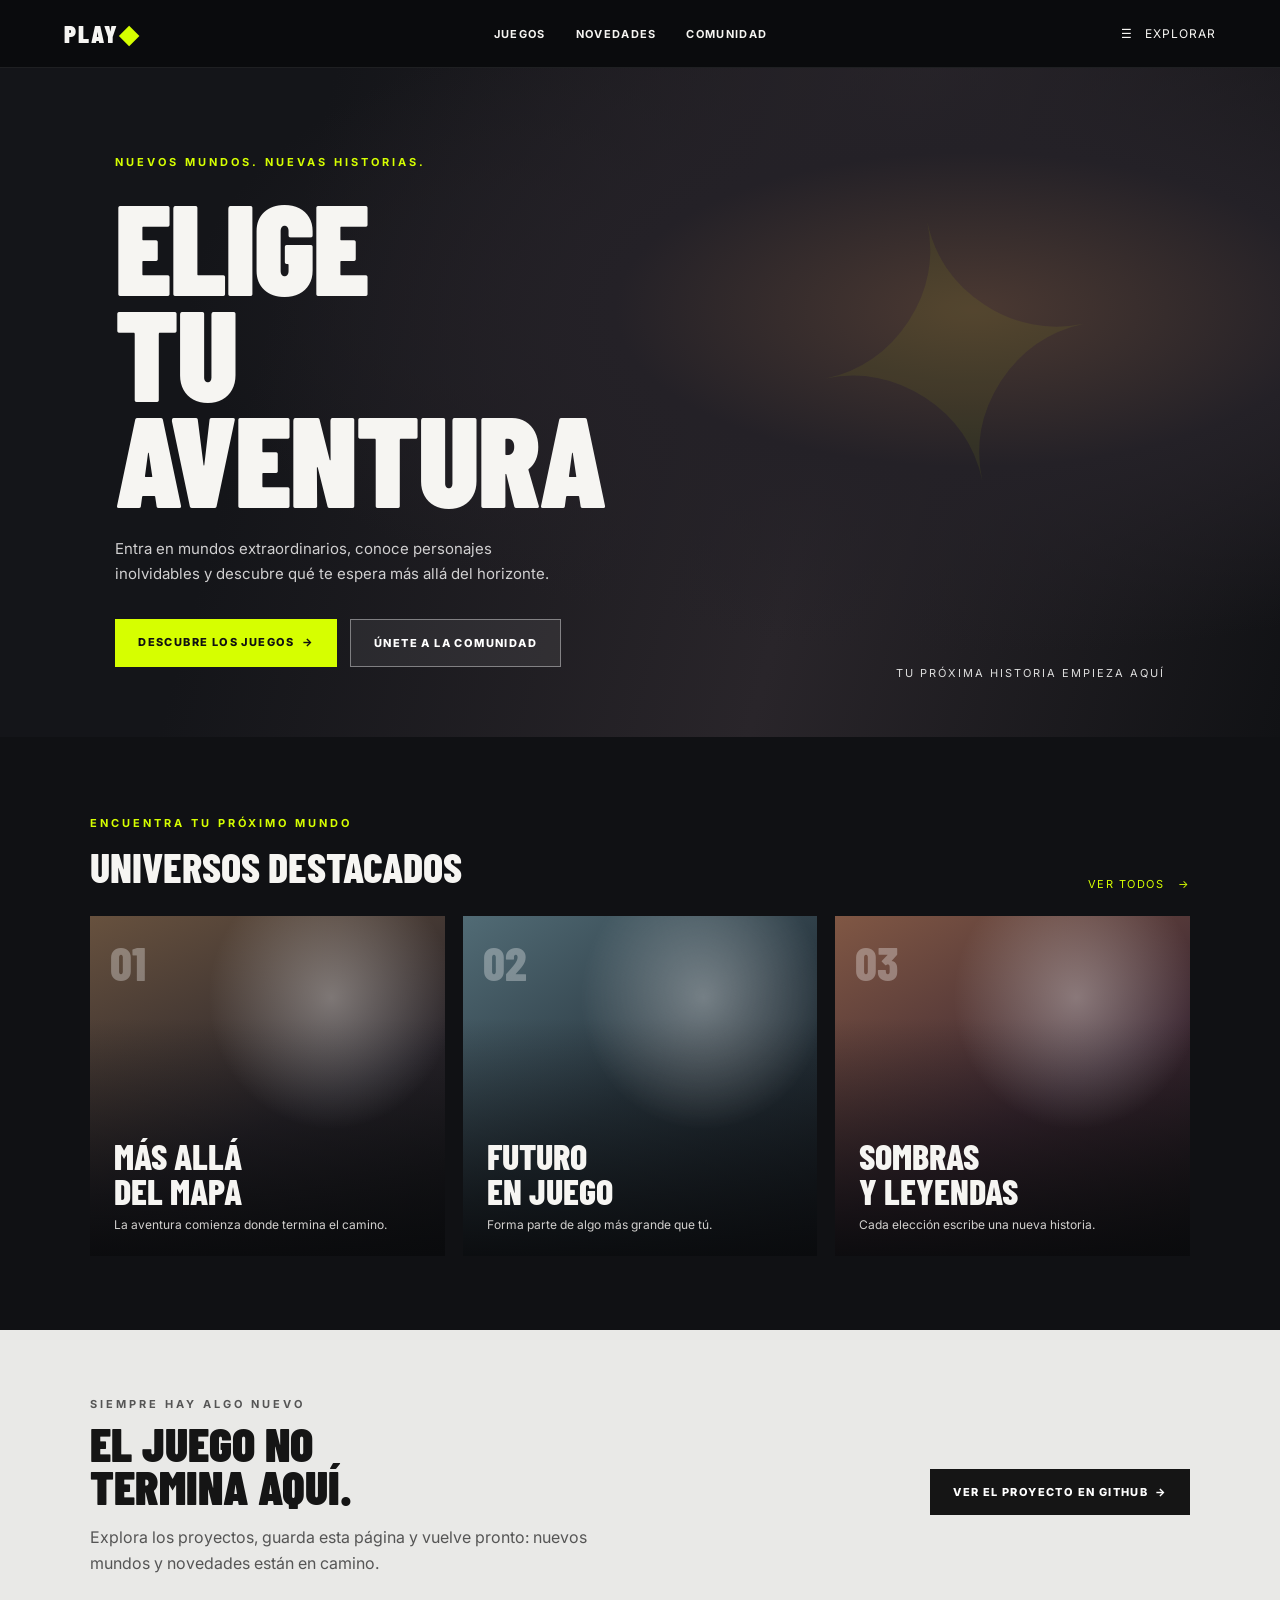
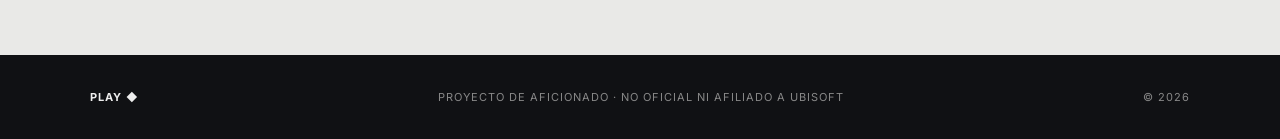
==== index.html @ 326a8f1e "Add Ubisoft-inspired games landing page and Drive files" ====
<!doctype html>
<html lang="es">
<head>
<meta charset="utf-8"><meta name="viewport" content="width=device-width, initial-scale=1"><meta name="theme-color" content="#101114"><title>PLAY — Tu próximo mundo</title>
<style>
@import url('https://fonts.googleapis.com/css2?family=Barlow+Condensed:wght@500;600;700;800;900&family=Inter:wght@400;500;600;700&display=swap');
:root{color-scheme:dark;--bg:#101114;--panel:#191a1e;--muted:#a4a4a8;--white:#f6f5f2;--lime:#d6ff00}*{box-sizing:border-box}body{margin:0;background:var(--bg);color:var(--white);font-family:Inter,Arial,sans-serif}a{color:inherit;text-decoration:none}.top{height:68px;padding:0 5vw;display:flex;align-items:center;justify-content:space-between;background:#0a0b0d;position:absolute;z-index:3;width:100%;border-bottom:1px solid #ffffff16}.brand{font:900 25px 'Barlow Condensed',sans-serif;letter-spacing:2px}.brand i{color:var(--lime);font-style:normal}.nav{display:flex;gap:30px;text-transform:uppercase;letter-spacing:1.3px;font-size:11px;font-weight:700}.right{font-size:12px;letter-spacing:1px}.hero{min-height:690px;padding:150px 9vw 70px;display:flex;align-items:center;position:relative;overflow:hidden;background:radial-gradient(ellipse at 76% 42%,#4b3932 0%,#242127 26%,transparent 57%),linear-gradient(105deg,#141519 24%,#29252a 64%,#111215)}.hero:after{content:'✦';position:absolute;right:14%;top:19%;font-size:350px;color:#d6ff0010;transform:rotate(-12deg)}.hero-copy{position:relative;z-index:1;max-width:620px}.eyebrow{font-size:11px;letter-spacing:3px;color:var(--lime);font-weight:700}.hero h1{font:900 clamp(64px,10vw,132px)/.83 'Barlow Condensed',sans-serif;letter-spacing:-2px;margin:22px 0 25px;text-transform:uppercase}.hero p{color:#d0cfd0;max-width:440px;line-height:1.7;font-size:15px}.actions{display:flex;gap:13px;margin-top:32px;flex-wrap:wrap}.btn{display:inline-flex;padding:16px 23px;background:var(--lime);color:#111;font-size:11px;letter-spacing:1.4px;font-weight:800;text-transform:uppercase}.btn.alt{background:#ffffff12;border:1px solid #ffffff66;color:#fff}.hero-tag{position:absolute;right:9%;bottom:57px;z-index:1;font-size:11px;letter-spacing:2px;color:#ddd}.section{padding:74px 7vw}.section-head{display:flex;align-items:end;justify-content:space-between;margin-bottom:25px}.section h2{font:800 42px 'Barlow Condensed',sans-serif;text-transform:uppercase;margin:10px 0 0}.view{font-size:11px;letter-spacing:1.5px;color:var(--lime);text-transform:uppercase}.cards{display:grid;grid-template-columns:repeat(3,1fr);gap:18px}.card{height:340px;position:relative;overflow:hidden;background:linear-gradient(155deg,#67513e,#28242a 58%,#131417);display:flex;align-items:end;padding:24px;isolation:isolate}.card:nth-child(2){background:linear-gradient(145deg,#516b75,#2a3841 50%,#151a20)}.card:nth-child(3){background:linear-gradient(150deg,#805744,#3d2832 56%,#171518)}.card:before{content:'';position:absolute;inset:0;background:radial-gradient(ellipse at 68% 24%,#ffffff55,transparent 36%),linear-gradient(0deg,#090a0ce8,transparent 70%);z-index:-1}.card .num{position:absolute;top:17px;left:20px;font:800 48px 'Barlow Condensed';color:#ffffff50}.card h3{font:800 36px/.95 'Barlow Condensed';text-transform:uppercase;margin:0 0 9px}.card p{font-size:12px;color:#d2d0ce;margin:0}.news{background:#e9e9e7;color:#151515;padding:62px 7vw;display:flex;align-items:center;justify-content:space-between;gap:30px}.news h2{font:900 48px/.9 'Barlow Condensed';margin:10px 0;text-transform:uppercase}.news p{max-width:530px;color:#555;line-height:1.65}.news .btn{background:#151515;color:white}.foot{padding:35px 7vw;color:#888;font-size:11px;display:flex;justify-content:space-between;letter-spacing:1px}.foot strong{color:#eee}@media(max-width:700px){.nav{display:none}.top{height:60px}.hero{min-height:640px;padding:130px 7vw 70px}.hero-tag{right:7%;bottom:25px}.cards{grid-template-columns:1fr}.card{height:270px}.section{padding:55px 7vw}.news{display:block}.news .btn{margin-top:15px}.foot{gap:18px;flex-direction:column}}
</style></head><body>
<header class="top"><a class="brand" href="#">PLAY<i>◆</i></a><nav class="nav"><a href="#universos">Juegos</a><a href="#universos">Novedades</a><a href="#comunidad">Comunidad</a></nav><a class="right" href="https://github.com/neevets/things-to-do">☰ &nbsp; EXPLORAR</a></header>
<main><section class="hero"><div class="hero-copy"><span class="eyebrow">NUEVOS MUNDOS. NUEVAS HISTORIAS.</span><h1>ELIGE<br>TU<br>AVENTURA</h1><p>Entra en mundos extraordinarios, conoce personajes inolvidables y descubre qué te espera más allá del horizonte.</p><div class="actions"><a class="btn" href="#universos">DESCUBRE LOS JUEGOS&nbsp; →</a><a class="btn alt" href="#comunidad">ÚNETE A LA COMUNIDAD</a></div></div><span class="hero-tag">TU PRÓXIMA HISTORIA EMPIEZA AQUÍ</span></section>
<section class="section" id="universos"><div class="section-head"><div><span class="eyebrow">ENCUENTRA TU PRÓXIMO MUNDO</span><h2>Universos destacados</h2></div><a class="view" href="#comunidad">Ver todos &nbsp; →</a></div><div class="cards"><a class="card" href="#comunidad"><span class="num">01</span><div><h3>Más allá<br>del mapa</h3><p>La aventura comienza donde termina el camino.</p></div></a><a class="card" href="#comunidad"><span class="num">02</span><div><h3>Futuro<br>en juego</h3><p>Forma parte de algo más grande que tú.</p></div></a><a class="card" href="#comunidad"><span class="num">03</span><div><h3>Sombras<br>y leyendas</h3><p>Cada elección escribe una nueva historia.</p></div></a></div></section>
<section class="news" id="comunidad"><div><span class="eyebrow" style="color:#555">SIEMPRE HAY ALGO NUEVO</span><h2>El juego no<br>termina aquí.</h2><p>Explora los proyectos, guarda esta página y vuelve pronto: nuevos mundos y novedades están en camino.</p></div><a class="btn" href="https://github.com/neevets/things-to-do">VER EL PROYECTO EN GITHUB&nbsp; →</a></section></main>
<footer class="foot"><strong>PLAY ◆</strong><span>PROYECTO DE AFICIONADO · NO OFICIAL NI AFILIADO A UBISOFT</span><span>© 2026</span></footer></body></html>
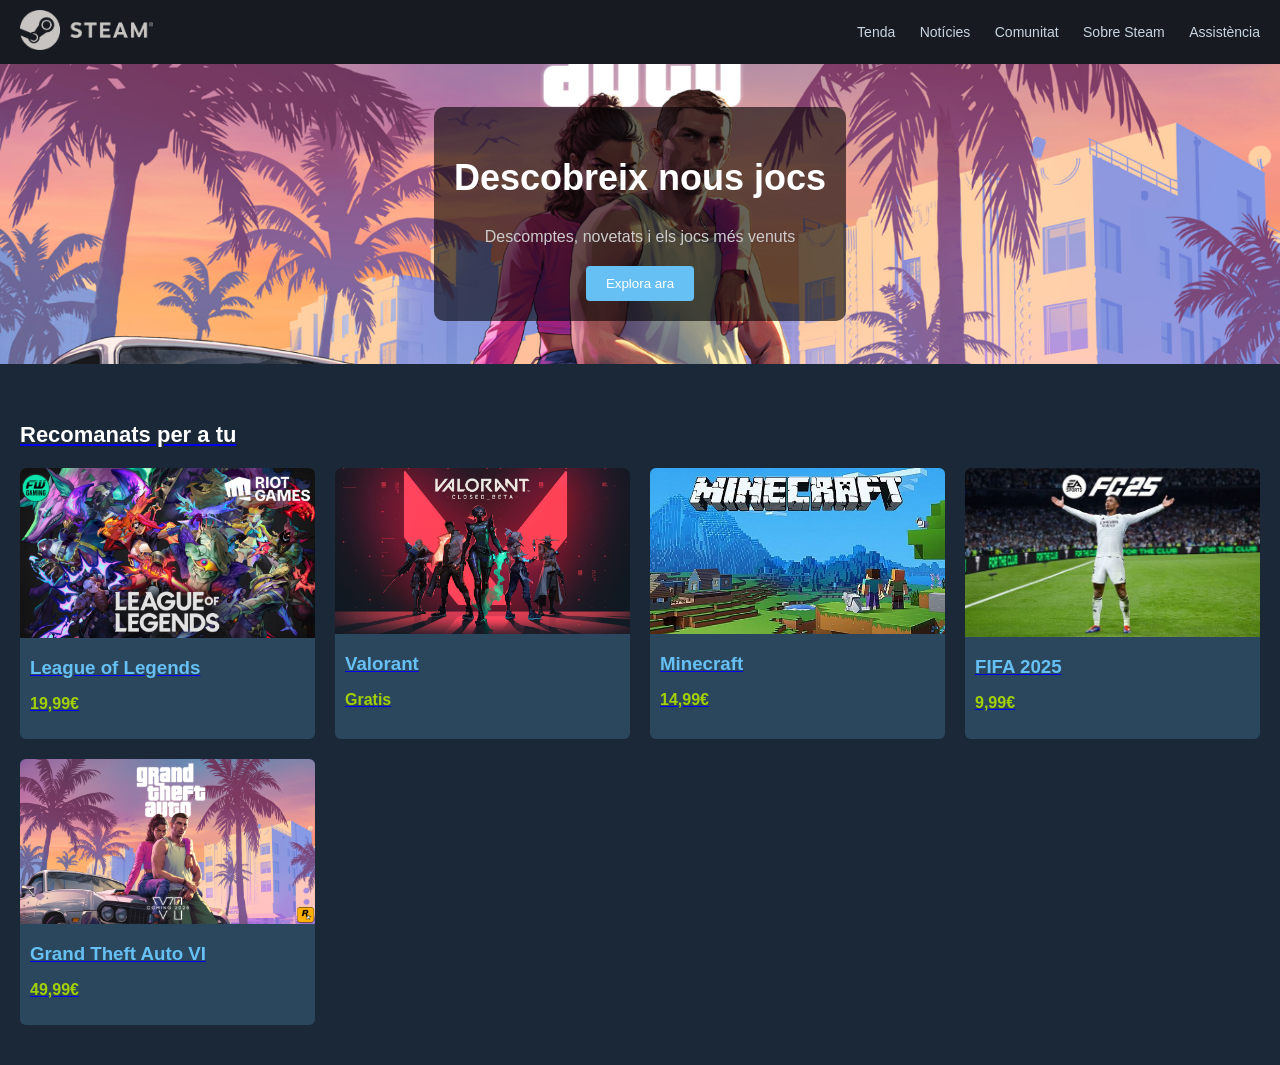
==== commit 381b090e: "Add files via upload" ====
--- a/index.html
+++ b/index.html
@@ -1,13 +1,74 @@
-<!doctype html>
-<html lang="es">
+<!DOCTYPE html>
+<html lang="ca">
 <head>
-<meta charset="utf-8"><meta name="viewport" content="width=device-width, initial-scale=1"><meta name="theme-color" content="#101114"><title>PLAY — Tu próximo mundo</title>
-<style>
-@import url('https://fonts.googleapis.com/css2?family=Barlow+Condensed:wght@500;600;700;800;900&family=Inter:wght@400;500;600;700&display=swap');
-:root{color-scheme:dark;--bg:#101114;--panel:#191a1e;--muted:#a4a4a8;--white:#f6f5f2;--lime:#d6ff00}*{box-sizing:border-box}body{margin:0;background:var(--bg);color:var(--white);font-family:Inter,Arial,sans-serif}a{color:inherit;text-decoration:none}.top{height:68px;padding:0 5vw;display:flex;align-items:center;justify-content:space-between;background:#0a0b0d;position:absolute;z-index:3;width:100%;border-bottom:1px solid #ffffff16}.brand{font:900 25px 'Barlow Condensed',sans-serif;letter-spacing:2px}.brand i{color:var(--lime);font-style:normal}.nav{display:flex;gap:30px;text-transform:uppercase;letter-spacing:1.3px;font-size:11px;font-weight:700}.right{font-size:12px;letter-spacing:1px}.hero{min-height:690px;padding:150px 9vw 70px;display:flex;align-items:center;position:relative;overflow:hidden;background:radial-gradient(ellipse at 76% 42%,#4b3932 0%,#242127 26%,transparent 57%),linear-gradient(105deg,#141519 24%,#29252a 64%,#111215)}.hero:after{content:'✦';position:absolute;right:14%;top:19%;font-size:350px;color:#d6ff0010;transform:rotate(-12deg)}.hero-copy{position:relative;z-index:1;max-width:620px}.eyebrow{font-size:11px;letter-spacing:3px;color:var(--lime);font-weight:700}.hero h1{font:900 clamp(64px,10vw,132px)/.83 'Barlow Condensed',sans-serif;letter-spacing:-2px;margin:22px 0 25px;text-transform:uppercase}.hero p{color:#d0cfd0;max-width:440px;line-height:1.7;font-size:15px}.actions{display:flex;gap:13px;margin-top:32px;flex-wrap:wrap}.btn{display:inline-flex;padding:16px 23px;background:var(--lime);color:#111;font-size:11px;letter-spacing:1.4px;font-weight:800;text-transform:uppercase}.btn.alt{background:#ffffff12;border:1px solid #ffffff66;color:#fff}.hero-tag{position:absolute;right:9%;bottom:57px;z-index:1;font-size:11px;letter-spacing:2px;color:#ddd}.section{padding:74px 7vw}.section-head{display:flex;align-items:end;justify-content:space-between;margin-bottom:25px}.section h2{font:800 42px 'Barlow Condensed',sans-serif;text-transform:uppercase;margin:10px 0 0}.view{font-size:11px;letter-spacing:1.5px;color:var(--lime);text-transform:uppercase}.cards{display:grid;grid-template-columns:repeat(3,1fr);gap:18px}.card{height:340px;position:relative;overflow:hidden;background:linear-gradient(155deg,#67513e,#28242a 58%,#131417);display:flex;align-items:end;padding:24px;isolation:isolate}.card:nth-child(2){background:linear-gradient(145deg,#516b75,#2a3841 50%,#151a20)}.card:nth-child(3){background:linear-gradient(150deg,#805744,#3d2832 56%,#171518)}.card:before{content:'';position:absolute;inset:0;background:radial-gradient(ellipse at 68% 24%,#ffffff55,transparent 36%),linear-gradient(0deg,#090a0ce8,transparent 70%);z-index:-1}.card .num{position:absolute;top:17px;left:20px;font:800 48px 'Barlow Condensed';color:#ffffff50}.card h3{font:800 36px/.95 'Barlow Condensed';text-transform:uppercase;margin:0 0 9px}.card p{font-size:12px;color:#d2d0ce;margin:0}.news{background:#e9e9e7;color:#151515;padding:62px 7vw;display:flex;align-items:center;justify-content:space-between;gap:30px}.news h2{font:900 48px/.9 'Barlow Condensed';margin:10px 0;text-transform:uppercase}.news p{max-width:530px;color:#555;line-height:1.65}.news .btn{background:#151515;color:white}.foot{padding:35px 7vw;color:#888;font-size:11px;display:flex;justify-content:space-between;letter-spacing:1px}.foot strong{color:#eee}@media(max-width:700px){.nav{display:none}.top{height:60px}.hero{min-height:640px;padding:130px 7vw 70px}.hero-tag{right:7%;bottom:25px}.cards{grid-template-columns:1fr}.card{height:270px}.section{padding:55px 7vw}.news{display:block}.news .btn{margin-top:15px}.foot{gap:18px;flex-direction:column}}
-</style></head><body>
-<header class="top"><a class="brand" href="#">PLAY<i>◆</i></a><nav class="nav"><a href="#universos">Juegos</a><a href="#universos">Novedades</a><a href="#comunidad">Comunidad</a></nav><a class="right" href="https://github.com/neevets/things-to-do">☰ &nbsp; EXPLORAR</a></header>
-<main><section class="hero"><div class="hero-copy"><span class="eyebrow">NUEVOS MUNDOS. NUEVAS HISTORIAS.</span><h1>ELIGE<br>TU<br>AVENTURA</h1><p>Entra en mundos extraordinarios, conoce personajes inolvidables y descubre qué te espera más allá del horizonte.</p><div class="actions"><a class="btn" href="#universos">DESCUBRE LOS JUEGOS&nbsp; →</a><a class="btn alt" href="#comunidad">ÚNETE A LA COMUNIDAD</a></div></div><span class="hero-tag">TU PRÓXIMA HISTORIA EMPIEZA AQUÍ</span></section>
-<section class="section" id="universos"><div class="section-head"><div><span class="eyebrow">ENCUENTRA TU PRÓXIMO MUNDO</span><h2>Universos destacados</h2></div><a class="view" href="#comunidad">Ver todos &nbsp; →</a></div><div class="cards"><a class="card" href="#comunidad"><span class="num">01</span><div><h3>Más allá<br>del mapa</h3><p>La aventura comienza donde termina el camino.</p></div></a><a class="card" href="#comunidad"><span class="num">02</span><div><h3>Futuro<br>en juego</h3><p>Forma parte de algo más grande que tú.</p></div></a><a class="card" href="#comunidad"><span class="num">03</span><div><h3>Sombras<br>y leyendas</h3><p>Cada elección escribe una nueva historia.</p></div></a></div></section>
-<section class="news" id="comunidad"><div><span class="eyebrow" style="color:#555">SIEMPRE HAY ALGO NUEVO</span><h2>El juego no<br>termina aquí.</h2><p>Explora los proyectos, guarda esta página y vuelve pronto: nuevos mundos y novedades están en camino.</p></div><a class="btn" href="https://github.com/neevets/things-to-do">VER EL PROYECTO EN GITHUB&nbsp; →</a></section></main>
-<footer class="foot"><strong>PLAY ◆</strong><span>PROYECTO DE AFICIONADO · NO OFICIAL NI AFILIADO A UBISOFT</span><span>© 2026</span></footer></body></html>+    <meta charset="UTF-8">
+    <meta name="viewport" content="width=device-width, initial-scale=1.0">
+    <title>LabSteam</title>
+    <link rel="stylesheet" href="style.css">
+</head>
+<body>
+    <header>
+        <div class="topbar">
+            <div class="logo">
+                <img src="./steam-logo.png" alt="Logo Steam">
+            </div>
+            <nav>
+                <a href="#">Tenda</a>
+                <a href="#">Notícies</a>
+                <a href="#">Comunitat</a>
+                <a href="#">Sobre Steam</a>
+                <a href="#">Assistència</a>
+            </nav>
+        </div>
+    </header>
+
+    <section class="hero">
+        <div class="hero-content">
+            <h1>Descobreix nous jocs</h1>
+            <p>Descomptes, novetats i els jocs més venuts</p>
+            <a href="https://drive.google.com/drive/folders/1tjQC-mPEPIgEPXU16eBvWJeeiDumV-X0?usp=sharing"><button>Explora ara</button>
+        </div>
+    </section>
+
+    <main>
+        <h2 class="section-title">Recomanats per a tu</h2>
+        <div class="card-grid">
+            <div class="card">
+                <img src="./lol.jpg" alt="Joc 1">
+                <div class="card-info">
+                    <h3>League of Legends</h3>
+                    <p class="price">19,99€</p>
+                </div>
+            </div>
+            <div class="card">
+                <img src="./valorant.jpg" alt="Joc 2">
+                <div class="card-info">
+                    <h3>Valorant</h3>
+                    <p class="price">Gratis</p>
+                </div>
+            </div>
+            <div class="card">
+                <img src="./minecraft.jpg" alt="Joc 3">
+                <div class="card-info">
+                    <h3>Minecraft</h3>
+                    <p class="price">14,99€</p>
+                </div>
+            </div>
+            <div class="card">
+                <img src="./fifa.jpg" alt="Joc 4">
+                <div class="card-info">
+                    <h3>FIFA 2025</h3>
+                    <p class="price">9,99€</p>
+                </div>
+            </div>
+            <div class="card">
+                <img src="./gta.jpg" alt="Joc 4">
+                <div class="card-info">
+                    <h3>Grand Theft Auto VI</h3>
+                    <p class="price">49,99€</p>
+                </div>
+            </div>
+        </div>
+    </main>
+</body>
+</html>
--- a/style.css
+++ b/style.css
@@ -0,0 +1,116 @@
+body {
+    margin: 0;
+    background-color: #1b2838;
+    font-family: 'Segoe UI', Tahoma, Geneva, Verdana, sans-serif;
+    color: #c7d5e0;
+}
+
+header {
+    background-color: #171a21;
+    padding: 10px 20px;
+}
+
+.topbar {
+    display: flex;
+    align-items: center;
+    justify-content: space-between;
+}
+
+.logo img {
+    height: 40px;
+    width: auto;
+}
+
+nav a {
+    color: #c7d5e0;
+    margin-left: 20px;
+    text-decoration: none;
+    font-size: 14px;
+}
+
+nav a:hover {
+    color: #66c0f4;
+}
+
+.hero {
+    background-image: url('./gta.jpg');
+    background-size: cover;
+    background-position: center;
+    height: 300px;
+    display: flex;
+    align-items: center;
+    justify-content: center;
+}
+
+.hero-content {
+    background-color: rgba(0, 0, 0, 0.6);
+    padding: 20px;
+    border-radius: 10px;
+    text-align: center;
+    max-width: 600px;
+}
+
+.hero h1 {
+    color: #fff;
+    font-size: 36px;
+}
+
+.hero p {
+    color: #ccc;
+    margin: 10px 0 20px;
+}
+
+.hero button {
+    background-color: #66c0f4;
+    color: #fff;
+    padding: 10px 20px;
+    border: none;
+    border-radius: 4px;
+    cursor: pointer;
+}
+
+main {
+    padding: 40px 20px;
+}
+
+.section-title {
+    color: #fff;
+    font-size: 22px;
+    margin-bottom: 20px;
+}
+
+.card-grid {
+    display: grid;
+    grid-template-columns: repeat(auto-fill, minmax(250px, 1fr));
+    gap: 20px;
+}
+
+.card {
+    background-color: #2a475e;
+    border-radius: 6px;
+    overflow: hidden;
+    transition: transform 0.3s;
+}
+
+.card:hover {
+    transform: scale(1.03);
+}
+
+.card img {
+    width: 100%;
+    height: auto;
+}
+
+.card-info {
+    padding: 10px;
+}
+
+.card-info h3 {
+    margin: 5px 0;
+    color: #66c0f4;
+}
+
+.price {
+    color: #a4d007;
+    font-weight: bold;
+}
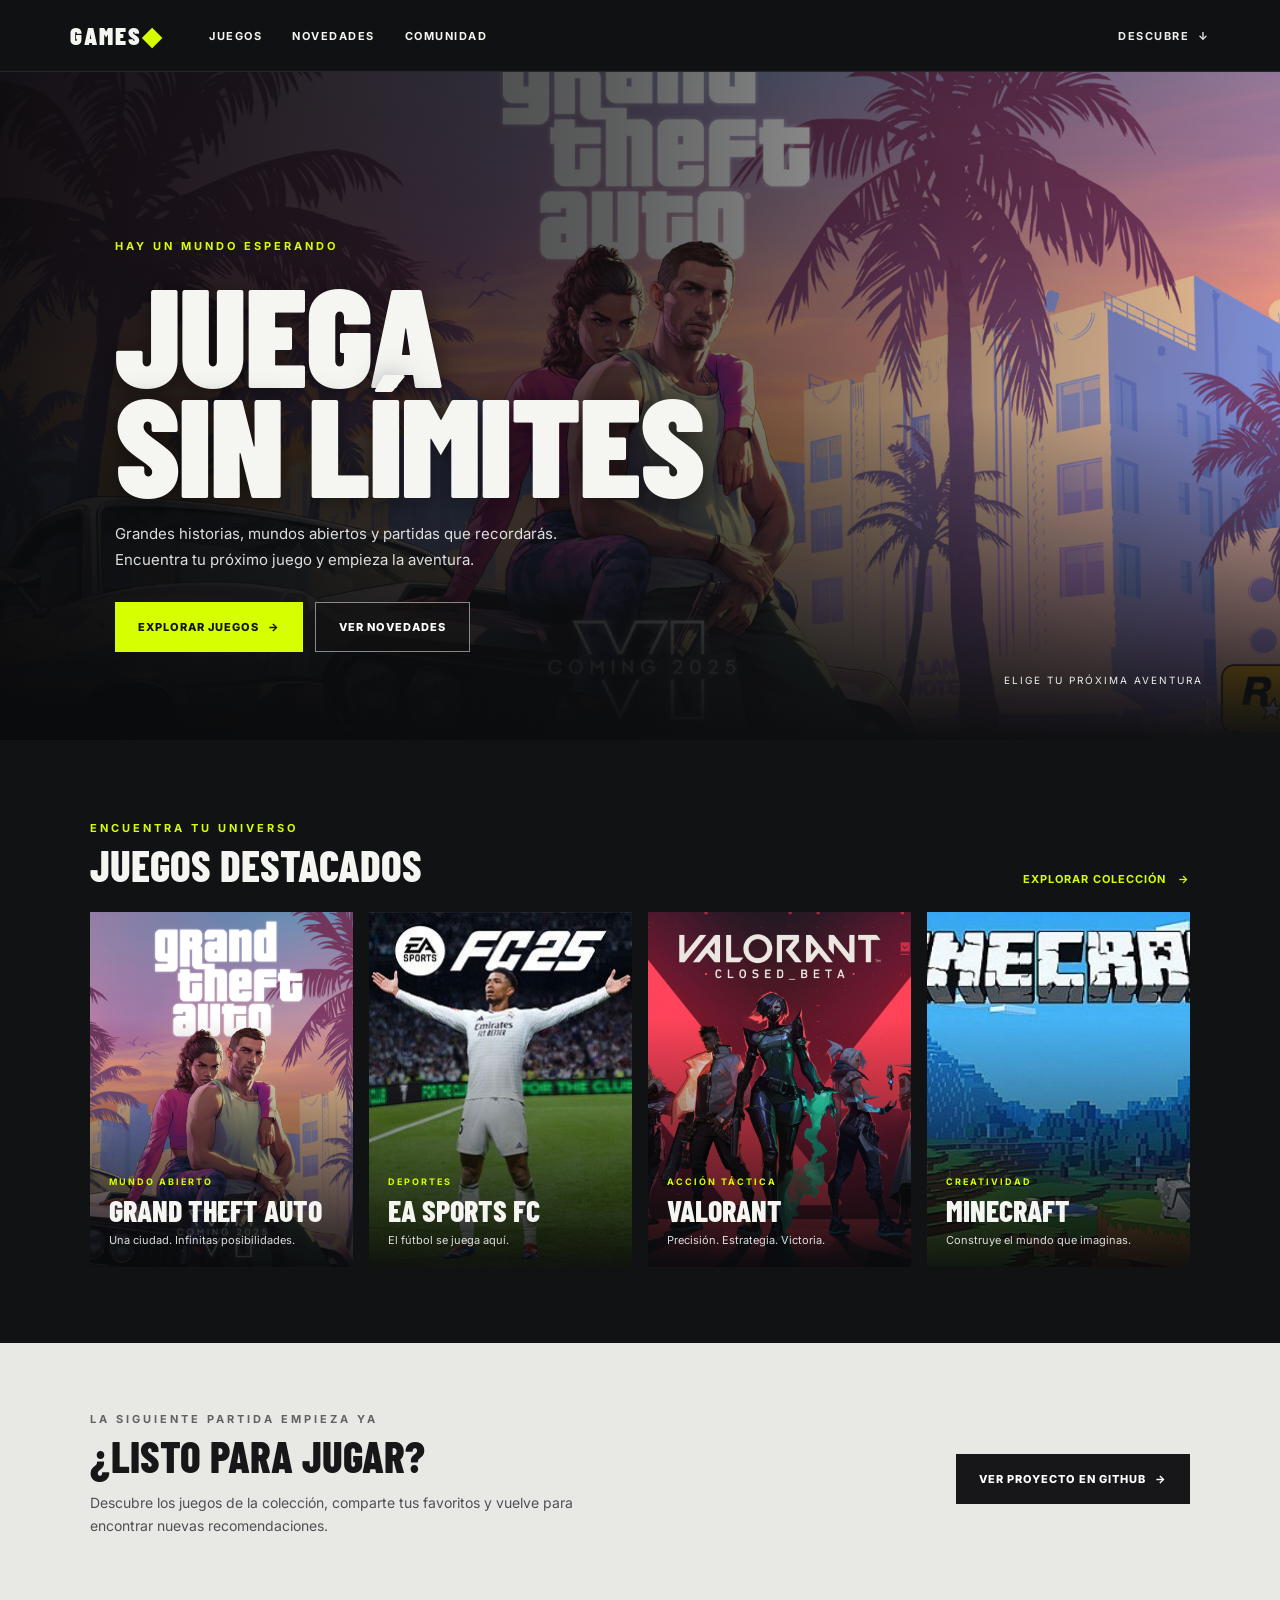
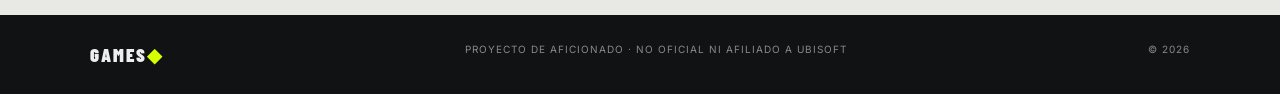
==== commit 5cc174ca: "Redesign games landing page" ====
--- a/index.html
+++ b/index.html
@@ -1,74 +1,14 @@
-<!DOCTYPE html>
-<html lang="ca">
+<!doctype html>
+<html lang="es">
 <head>
-    <meta charset="UTF-8">
-    <meta name="viewport" content="width=device-width, initial-scale=1.0">
-    <title>LabSteam</title>
-    <link rel="stylesheet" href="style.css">
-</head>
-<body>
-    <header>
-        <div class="topbar">
-            <div class="logo">
-                <img src="./steam-logo.png" alt="Logo Steam">
-            </div>
-            <nav>
-                <a href="#">Tenda</a>
-                <a href="#">Notícies</a>
-                <a href="#">Comunitat</a>
-                <a href="#">Sobre Steam</a>
-                <a href="#">Assistència</a>
-            </nav>
-        </div>
-    </header>
-
-    <section class="hero">
-        <div class="hero-content">
-            <h1>Descobreix nous jocs</h1>
-            <p>Descomptes, novetats i els jocs més venuts</p>
-            <a href="https://drive.google.com/drive/folders/1tjQC-mPEPIgEPXU16eBvWJeeiDumV-X0?usp=sharing"><button>Explora ara</button>
-        </div>
-    </section>
-
-    <main>
-        <h2 class="section-title">Recomanats per a tu</h2>
-        <div class="card-grid">
-            <div class="card">
-                <img src="./lol.jpg" alt="Joc 1">
-                <div class="card-info">
-                    <h3>League of Legends</h3>
-                    <p class="price">19,99€</p>
-                </div>
-            </div>
-            <div class="card">
-                <img src="./valorant.jpg" alt="Joc 2">
-                <div class="card-info">
-                    <h3>Valorant</h3>
-                    <p class="price">Gratis</p>
-                </div>
-            </div>
-            <div class="card">
-                <img src="./minecraft.jpg" alt="Joc 3">
-                <div class="card-info">
-                    <h3>Minecraft</h3>
-                    <p class="price">14,99€</p>
-                </div>
-            </div>
-            <div class="card">
-                <img src="./fifa.jpg" alt="Joc 4">
-                <div class="card-info">
-                    <h3>FIFA 2025</h3>
-                    <p class="price">9,99€</p>
-                </div>
-            </div>
-            <div class="card">
-                <img src="./gta.jpg" alt="Joc 4">
-                <div class="card-info">
-                    <h3>Grand Theft Auto VI</h3>
-                    <p class="price">49,99€</p>
-                </div>
-            </div>
-        </div>
-    </main>
-</body>
-</html>
+<meta charset="utf-8"><meta name="viewport" content="width=device-width, initial-scale=1"><meta name="theme-color" content="#111"><title>GAMES — Descubre tu próximo mundo</title>
+<style>
+@import url('https://fonts.googleapis.com/css2?family=Barlow+Condensed:wght@500;600;700;800;900&family=Inter:wght@400;500;600;700&display=swap');
+:root{--bg:#111214;--panel:#1b1c1f;--text:#f5f5f2;--muted:#a9a9ac;--accent:#d6ff00}*{box-sizing:border-box}html{scroll-behavior:smooth}body{margin:0;background:var(--bg);color:var(--text);font-family:Inter,Arial,sans-serif}a{color:inherit;text-decoration:none}.nav{height:72px;padding:0 5.5vw;display:flex;align-items:center;gap:46px;background:#101113;position:absolute;inset:0 0 auto;z-index:5;border-bottom:1px solid #ffffff16}.logo{font:900 25px 'Barlow Condensed',sans-serif;letter-spacing:2px}.logo span{color:var(--accent)}.links{display:flex;gap:30px}.links a,.nav-right{font-size:11px;font-weight:700;letter-spacing:1.5px;text-transform:uppercase}.nav-right{margin-left:auto;color:#eee}.hero{min-height:740px;position:relative;display:flex;align-items:end;padding:150px 9vw 88px;overflow:hidden;background:#26272a url('gta.jpg') center 35%/cover no-repeat}.hero:before{content:'';position:absolute;inset:0;background:linear-gradient(90deg,#090a0bee 0%,#090a0ba8 48%,#090a0b15 100%),linear-gradient(0deg,#111214 0%,transparent 45%)}.hero-content{position:relative;max-width:650px}.eyebrow{color:var(--accent);font-size:11px;font-weight:700;letter-spacing:3px;text-transform:uppercase}.hero h1{font:900 clamp(70px,11vw,142px)/.78 'Barlow Condensed',Impact,sans-serif;letter-spacing:-2px;margin:23px 0 24px;text-transform:uppercase;text-shadow:0 4px 28px #0008}.hero p{max-width:470px;color:#dedede;font-size:15px;line-height:1.7}.buttons{display:flex;gap:12px;flex-wrap:wrap;margin-top:30px}.button{min-height:50px;padding:0 23px;display:inline-flex;align-items:center;justify-content:center;background:var(--accent);color:#131313;font-size:11px;font-weight:800;letter-spacing:1px;text-transform:uppercase}.button.ghost{background:#1119;color:#fff;border:1px solid #ffffff80}.hero-note{position:absolute;right:6vw;bottom:54px;color:#eee;font-size:10px;letter-spacing:2px}.section{padding:76px 7vw}.heading{display:flex;align-items:end;justify-content:space-between;margin-bottom:26px}.heading h2,.news h2{font:800 43px/.95 'Barlow Condensed',Impact,sans-serif;text-transform:uppercase;margin:9px 0 0}.all{font-size:11px;color:var(--accent);font-weight:700;letter-spacing:1px;text-transform:uppercase}.grid{display:grid;grid-template-columns:repeat(4,1fr);gap:16px}.game{height:355px;position:relative;overflow:hidden;background:#25262a}.game img{width:100%;height:100%;object-fit:cover;transition:transform .45s}.game:hover img{transform:scale(1.06)}.game:after{content:'';position:absolute;inset:30% 0 0;background:linear-gradient(transparent,#08090bea)}.game-copy{position:absolute;z-index:1;left:19px;right:15px;bottom:20px}.game-copy small{color:var(--accent);font-size:9px;font-weight:700;letter-spacing:2px;text-transform:uppercase}.game-copy h3{font:800 30px/.92 'Barlow Condensed';text-transform:uppercase;margin:8px 0}.game-copy p{font-size:11px;color:#ddd;margin:0}.news{background:#e8e8e5;color:#171719;padding:64px 7vw;display:flex;justify-content:space-between;align-items:center;gap:30px}.news .eyebrow{color:#626262}.news p{max-width:510px;color:#505054;font-size:14px;line-height:1.65}.news .button{background:#171719;color:white}.foot{padding:28px 7vw;display:flex;justify-content:space-between;gap:20px;color:#89898c;font-size:10px;letter-spacing:1px}.foot strong{color:#eee;font:900 19px 'Barlow Condensed';letter-spacing:2px}.foot strong span{color:var(--accent)}
+@media(max-width:800px){.nav{height:62px;padding:0 6vw;gap:20px}.links{gap:14px}.links a,.nav-right{font-size:9px}.hero{min-height:680px;padding:130px 7vw 80px;background-position:58% center}.grid{grid-template-columns:repeat(2,1fr)}.game{height:300px}.news{align-items:flex-start;flex-direction:column}.hero-note{right:7vw;bottom:28px}}@media(max-width:520px){.links{display:none}.hero h1{font-size:84px}.section{padding:55px 6vw}.heading h2,.news h2{font-size:36px}.grid{gap:10px}.game{height:240px}.game-copy{left:12px;bottom:13px}.game-copy h3{font-size:25px}.game-copy p{font-size:10px}.foot{flex-direction:column}}
+</style></head>
+<body><header class="nav"><a class="logo" href="#top">GAMES<span>◆</span></a><nav class="links"><a href="#juegos">Juegos</a><a href="#novedades">Novedades</a><a href="#footer">Comunidad</a></nav><a class="nav-right" href="#juegos">Descubre&nbsp; ↓</a></header>
+<main id="top"><section class="hero"><div class="hero-content"><span class="eyebrow">HAY UN MUNDO ESPERANDO</span><h1>JUEGA<br>SIN LÍMITES</h1><p>Grandes historias, mundos abiertos y partidas que recordarás. Encuentra tu próximo juego y empieza la aventura.</p><div class="buttons"><a class="button" href="#juegos">Explorar juegos &nbsp; →</a><a class="button ghost" href="#novedades">Ver novedades</a></div></div><span class="hero-note">ELIGE TU PRÓXIMA AVENTURA</span></section>
+<section class="section" id="juegos"><div class="heading"><div><span class="eyebrow">ENCUENTRA TU UNIVERSO</span><h2>Juegos destacados</h2></div><a class="all" href="#juegos">Explorar colección &nbsp; →</a></div><div class="grid"><a class="game" href="#novedades"><img src="gta.jpg" alt="Grand Theft Auto"><div class="game-copy"><small>Mundo abierto</small><h3>Grand Theft Auto</h3><p>Una ciudad. Infinitas posibilidades.</p></div></a><a class="game" href="#novedades"><img src="fifa.jpg" alt="EA Sports FC"><div class="game-copy"><small>Deportes</small><h3>EA Sports FC</h3><p>El fútbol se juega aquí.</p></div></a><a class="game" href="#novedades"><img src="valorant.jpg" alt="Valorant"><div class="game-copy"><small>Acción táctica</small><h3>Valorant</h3><p>Precisión. Estrategia. Victoria.</p></div></a><a class="game" href="#novedades"><img src="minecraft.jpg" alt="Minecraft"><div class="game-copy"><small>Creatividad</small><h3>Minecraft</h3><p>Construye el mundo que imaginas.</p></div></a></div></section>
+<section class="news" id="novedades"><div><span class="eyebrow">LA SIGUIENTE PARTIDA EMPIEZA YA</span><h2>¿Listo para jugar?</h2><p>Descubre los juegos de la colección, comparte tus favoritos y vuelve para encontrar nuevas recomendaciones.</p></div><a class="button" href="https://github.com/neevets/things-to-do">Ver proyecto en GitHub &nbsp; →</a></section></main>
+<footer class="foot" id="footer"><strong>GAMES<span>◆</span></strong><span>PROYECTO DE AFICIONADO · NO OFICIAL NI AFILIADO A UBISOFT</span><span>© 2026</span></footer></body></html>
